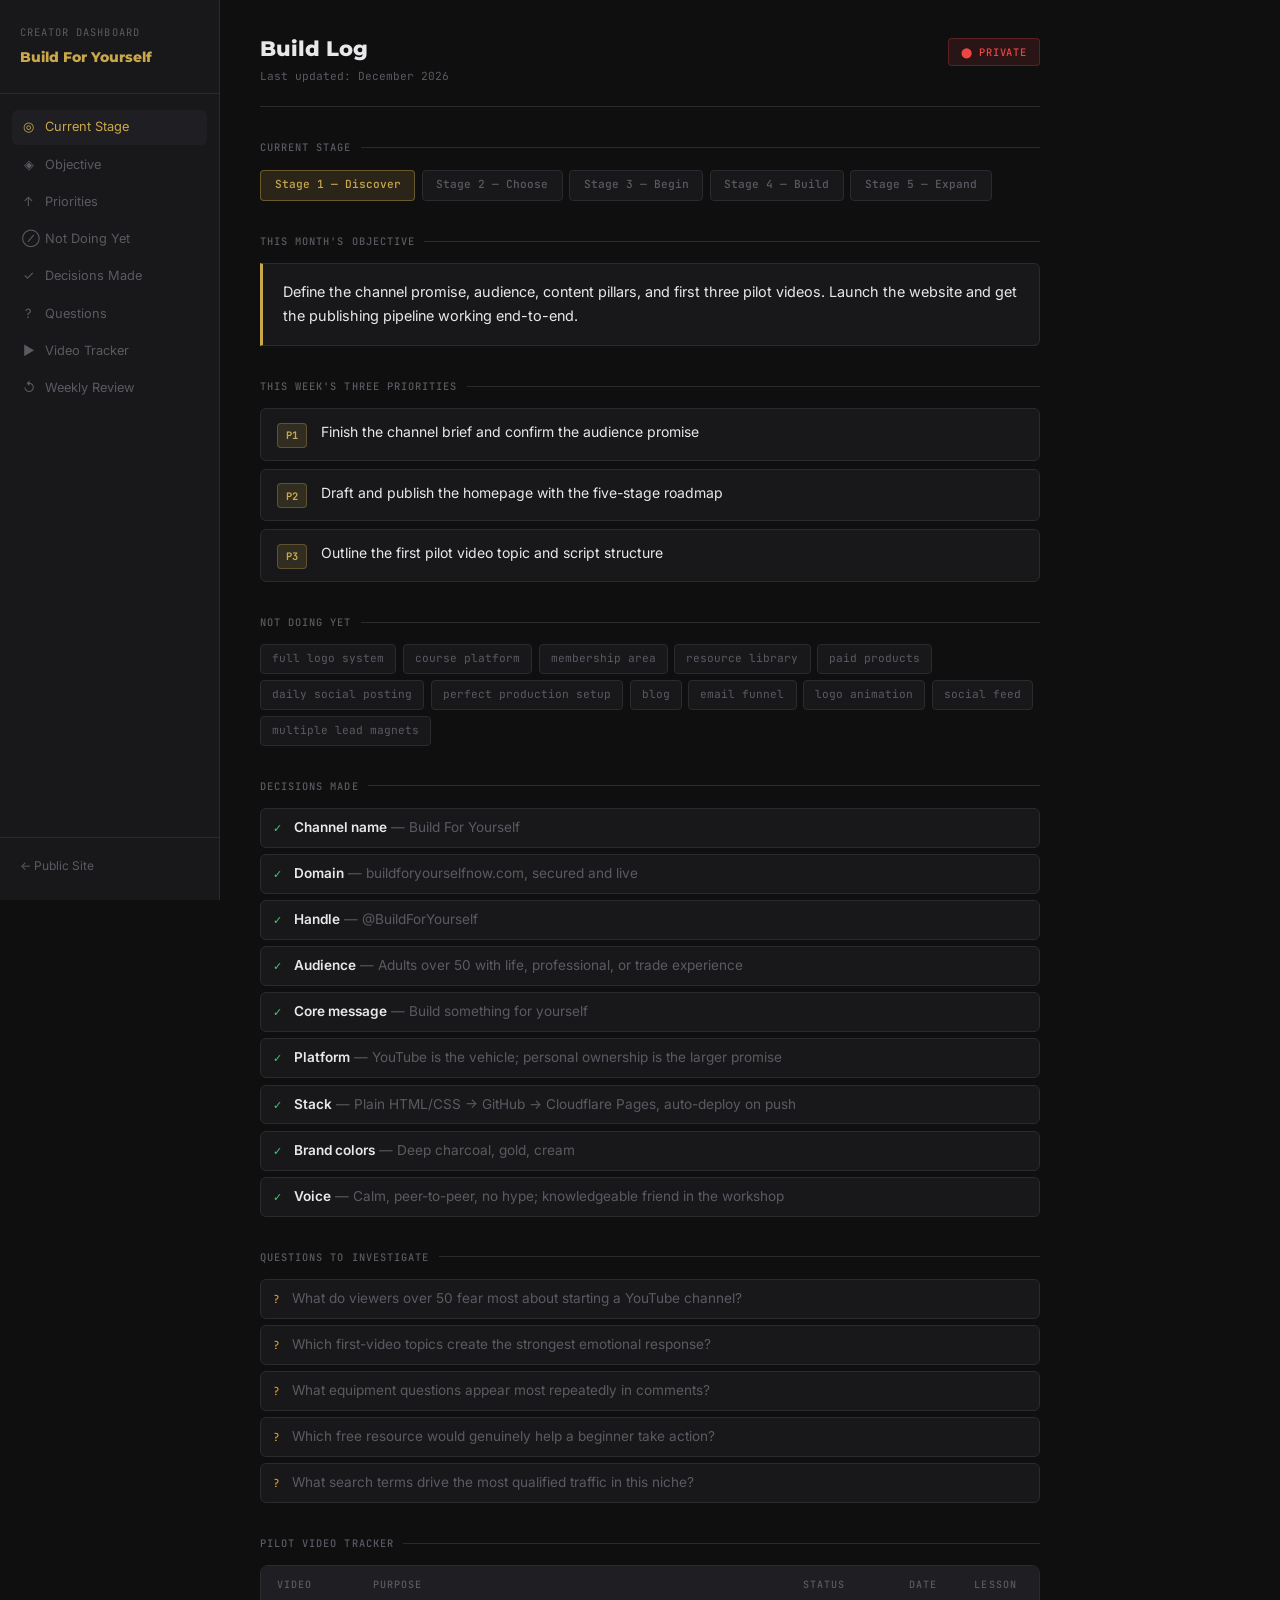
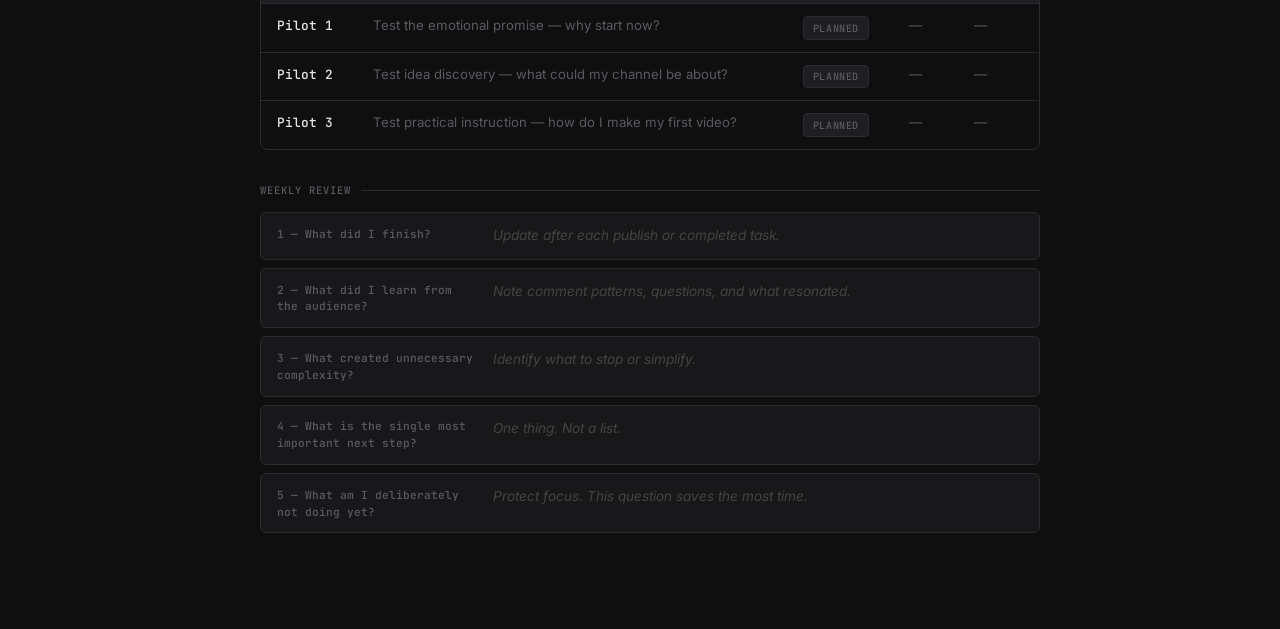
==== build-log.html @ 4ef738f6 "Add Build-Log" ====
<!DOCTYPE html>
<html lang="en">
<head>
  <meta charset="UTF-8" />
  <meta name="viewport" content="width=device-width, initial-scale=1.0" />
  <title>Build Log — Build For Yourself</title>
  <meta name="robots" content="noindex, nofollow" />
  <link rel="preconnect" href="https://fonts.googleapis.com" />
  <link rel="preconnect" href="https://fonts.gstatic.com" crossorigin />
  <link href="https://fonts.googleapis.com/css2?family=Montserrat:wght@600;700;800&family=Inter:wght@400;500;600&family=JetBrains+Mono:wght@400;500&display=swap" rel="stylesheet" />
  <style>
    *, *::before, *::after { box-sizing: border-box; margin: 0; padding: 0; }

    :root {
      --bg:        #0f0f10;
      --surface:   #18181b;
      --surface2:  #1f1f23;
      --border:    #2a2a2f;
      --gold:      #C9A84C;
      --gold-dim:  rgba(201,168,76,0.15);
      --white:     #e8e8ea;
      --muted:     #5a5a62;
      --green:     #3ecf6e;
      --green-dim: rgba(62,207,110,0.12);
      --amber:     #f5a623;
      --amber-dim: rgba(245,166,35,0.12);
      --red-dim:   rgba(239,68,68,0.12);
      --red:       #ef4444;
      --font-ui:   'Inter', sans-serif;
      --font-head: 'Montserrat', sans-serif;
      --font-mono: 'JetBrains Mono', monospace;
    }

    html { height: 100%; }

    body {
      font-family: var(--font-ui);
      background: var(--bg);
      color: var(--white);
      min-height: 100%;
      font-size: 0.875rem;
      line-height: 1.6;
    }

    a { color: var(--gold); text-decoration: none; }
    a:hover { text-decoration: underline; }

    /* ── LAYOUT ── */
    .shell {
      display: grid;
      grid-template-columns: 220px 1fr;
      min-height: 100vh;
    }

    /* ── SIDEBAR ── */
    .sidebar {
      background: var(--surface);
      border-right: 1px solid var(--border);
      padding: 1.5rem 0;
      position: sticky;
      top: 0;
      height: 100vh;
      overflow-y: auto;
      display: flex;
      flex-direction: column;
    }

    .sidebar-brand {
      padding: 0 1.25rem 1.5rem;
      border-bottom: 1px solid var(--border);
      margin-bottom: 1rem;
    }

    .sidebar-label {
      font-family: var(--font-mono);
      font-size: 0.65rem;
      color: var(--muted);
      letter-spacing: 0.1em;
      text-transform: uppercase;
      margin-bottom: 0.35rem;
    }

    .sidebar-title {
      font-family: var(--font-head);
      font-size: 0.9rem;
      font-weight: 800;
      color: var(--gold);
    }

    .sidebar-nav {
      list-style: none;
      padding: 0 0.75rem;
      flex: 1;
    }

    .sidebar-nav li { margin-bottom: 0.15rem; }

    .sidebar-nav a {
      display: flex;
      align-items: center;
      gap: 0.6rem;
      padding: 0.45rem 0.6rem;
      border-radius: 6px;
      font-size: 0.8rem;
      color: var(--muted);
      transition: color 0.15s, background 0.15s;
    }

    .sidebar-nav a:hover,
    .sidebar-nav a.active {
      color: var(--white);
      background: var(--surface2);
      text-decoration: none;
    }

    .sidebar-nav a.active { color: var(--gold); }

    .nav-icon { width: 14px; text-align: center; flex-shrink: 0; }

    .sidebar-footer {
      padding: 1rem 1.25rem 0;
      border-top: 1px solid var(--border);
      margin-top: auto;
    }

    .sidebar-footer a {
      font-size: 0.75rem;
      color: var(--muted);
    }

    /* ── MAIN ── */
    .main {
      padding: 2rem 2.5rem 4rem;
      max-width: 860px;
    }

    .page-header {
      display: flex;
      align-items: baseline;
      justify-content: space-between;
      margin-bottom: 2rem;
      padding-bottom: 1.25rem;
      border-bottom: 1px solid var(--border);
      gap: 1rem;
      flex-wrap: wrap;
    }

    .page-header-left h1 {
      font-family: var(--font-head);
      font-size: 1.3rem;
      font-weight: 800;
      color: var(--white);
      margin-bottom: 0.2rem;
    }

    .page-header-left p {
      font-family: var(--font-mono);
      font-size: 0.7rem;
      color: var(--muted);
    }

    .private-badge {
      font-family: var(--font-mono);
      font-size: 0.65rem;
      font-weight: 500;
      letter-spacing: 0.08em;
      text-transform: uppercase;
      padding: 0.3rem 0.75rem;
      border-radius: 4px;
      background: var(--red-dim);
      color: var(--red);
      border: 1px solid rgba(239,68,68,0.25);
      white-space: nowrap;
    }

    /* ── BLOCKS ── */
    .block {
      margin-bottom: 2rem;
    }

    .block-header {
      display: flex;
      align-items: center;
      gap: 0.6rem;
      margin-bottom: 0.85rem;
    }

    .block-label {
      font-family: var(--font-mono);
      font-size: 0.65rem;
      font-weight: 500;
      letter-spacing: 0.1em;
      text-transform: uppercase;
      color: var(--muted);
    }

    .block-rule {
      flex: 1;
      height: 1px;
      background: var(--border);
    }

    /* ── STAGE BAR ── */
    .stage-row {
      display: flex;
      gap: 0.4rem;
      flex-wrap: wrap;
    }

    .stage-pip {
      font-family: var(--font-mono);
      font-size: 0.7rem;
      font-weight: 500;
      padding: 0.35rem 0.85rem;
      border-radius: 4px;
      border: 1px solid var(--border);
      color: var(--muted);
      background: var(--surface);
    }

    .stage-pip.done {
      border-color: rgba(62,207,110,0.3);
      background: var(--green-dim);
      color: var(--green);
    }

    .stage-pip.active {
      border-color: rgba(201,168,76,0.4);
      background: var(--gold-dim);
      color: var(--gold);
    }

    /* ── OBJECTIVE ── */
    .objective {
      background: var(--surface);
      border: 1px solid var(--border);
      border-left: 3px solid var(--gold);
      border-radius: 0 6px 6px 0;
      padding: 1rem 1.25rem;
      font-size: 0.9rem;
      color: var(--white);
      line-height: 1.7;
    }

    /* ── PRIORITY LIST ── */
    .priority-list {
      display: flex;
      flex-direction: column;
      gap: 0.5rem;
    }

    .priority-item {
      display: flex;
      align-items: flex-start;
      gap: 0.85rem;
      background: var(--surface);
      border: 1px solid var(--border);
      border-radius: 6px;
      padding: 0.75rem 1rem;
    }

    .p-rank {
      font-family: var(--font-mono);
      font-size: 0.65rem;
      font-weight: 700;
      color: var(--gold);
      background: var(--gold-dim);
      border: 1px solid rgba(201,168,76,0.3);
      border-radius: 4px;
      padding: 0.2rem 0.5rem;
      flex-shrink: 0;
      margin-top: 0.1rem;
    }

    .priority-item p {
      font-size: 0.875rem;
      color: var(--white);
      line-height: 1.5;
    }

    /* ── TAGS ── */
    .tag-cloud {
      display: flex;
      flex-wrap: wrap;
      gap: 0.4rem;
    }

    .tag {
      font-family: var(--font-mono);
      font-size: 0.7rem;
      padding: 0.3rem 0.7rem;
      border-radius: 4px;
      background: var(--surface);
      color: var(--muted);
      border: 1px solid var(--border);
    }

    /* ── DECISIONS & QUESTIONS ── */
    .item-list {
      display: flex;
      flex-direction: column;
      gap: 0.4rem;
    }

    .item-row {
      display: grid;
      grid-template-columns: auto 1fr;
      gap: 0.75rem;
      align-items: baseline;
      padding: 0.5rem 0.75rem;
      border-radius: 6px;
      background: var(--surface);
      border: 1px solid var(--border);
      font-size: 0.85rem;
    }

    .item-row .glyph {
      font-family: var(--font-mono);
      font-size: 0.7rem;
      color: var(--muted);
      flex-shrink: 0;
    }

    .item-row.decision .glyph { color: var(--green); }
    .item-row.question .glyph { color: var(--amber); }

    .item-row strong {
      color: var(--white);
      font-weight: 600;
    }

    .item-row span {
      color: var(--muted);
    }

    /* ── TABLE ── */
    .table-wrap {
      border: 1px solid var(--border);
      border-radius: 8px;
      overflow: hidden;
    }

    table {
      width: 100%;
      border-collapse: collapse;
      font-size: 0.825rem;
    }

    thead {
      background: var(--surface2);
    }

    thead th {
      font-family: var(--font-mono);
      font-size: 0.63rem;
      font-weight: 500;
      letter-spacing: 0.1em;
      text-transform: uppercase;
      color: var(--muted);
      padding: 0.65rem 1rem;
      text-align: left;
      white-space: nowrap;
      border-bottom: 1px solid var(--border);
    }

    tbody tr { border-top: 1px solid var(--border); }
    tbody tr:hover { background: var(--surface); }
    tbody tr:first-child { border-top: none; }

    tbody td {
      padding: 0.75rem 1rem;
      color: var(--muted);
      vertical-align: top;
      line-height: 1.5;
    }

    tbody td:first-child {
      font-family: var(--font-mono);
      font-size: 0.8rem;
      color: var(--white);
      font-weight: 500;
      white-space: nowrap;
    }

    .pill {
      display: inline-block;
      font-family: var(--font-mono);
      font-size: 0.63rem;
      font-weight: 500;
      letter-spacing: 0.06em;
      text-transform: uppercase;
      padding: 0.2rem 0.55rem;
      border-radius: 4px;
    }

    .pill-planned  { background: var(--surface2);   color: var(--muted); border: 1px solid var(--border); }
    .pill-recorded { background: var(--amber-dim);   color: var(--amber); border: 1px solid rgba(245,166,35,0.25); }
    .pill-live     { background: var(--green-dim);   color: var(--green); border: 1px solid rgba(62,207,110,0.25); }

    /* ── REVIEW ── */
    .review-grid {
      display: flex;
      flex-direction: column;
      gap: 0.5rem;
    }

    .review-item {
      display: grid;
      grid-template-columns: 200px 1fr;
      gap: 1rem;
      align-items: start;
      background: var(--surface);
      border: 1px solid var(--border);
      border-radius: 6px;
      padding: 0.75rem 1rem;
    }

    .review-q {
      font-family: var(--font-mono);
      font-size: 0.7rem;
      font-weight: 500;
      color: var(--muted);
      line-height: 1.5;
      padding-top: 0.05rem;
    }

    .review-a {
      font-size: 0.85rem;
      color: #444;
      font-style: italic;
    }

    /* ── RESPONSIVE ── */
    @media (max-width: 700px) {
      .shell { grid-template-columns: 1fr; }
      .sidebar { position: static; height: auto; }
      .main { padding: 1.5rem 1.25rem 3rem; }
      .review-item { grid-template-columns: 1fr; gap: 0.3rem; }
    }
  </style>
</head>
<body>
<div class="shell">

  <!-- ░░ SIDEBAR ░░ -->
  <aside class="sidebar">
    <div class="sidebar-brand">
      <p class="sidebar-label">Creator Dashboard</p>
      <p class="sidebar-title">Build For Yourself</p>
    </div>
    <ul class="sidebar-nav">
      <li><a href="#stage" class="active"><span class="nav-icon">◎</span> Current Stage</a></li>
      <li><a href="#objective"><span class="nav-icon">◈</span> Objective</a></li>
      <li><a href="#priorities"><span class="nav-icon">↑</span> Priorities</a></li>
      <li><a href="#not-doing"><span class="nav-icon">⊘</span> Not Doing Yet</a></li>
      <li><a href="#decisions"><span class="nav-icon">✓</span> Decisions Made</a></li>
      <li><a href="#questions"><span class="nav-icon">?</span> Questions</a></li>
      <li><a href="#videos"><span class="nav-icon">▶</span> Video Tracker</a></li>
      <li><a href="#review"><span class="nav-icon">↺</span> Weekly Review</a></li>
    </ul>
    <div class="sidebar-footer">
      <a href="/">← Public Site</a>
    </div>
  </aside>

  <!-- ░░ MAIN ░░ -->
  <main class="main">

    <div class="page-header">
      <div class="page-header-left">
        <h1>Build Log</h1>
        <p>Last updated: <span id="last-updated"></span></p>
      </div>
      <span class="private-badge">⬤ Private</span>
    </div>

    <!-- STAGE -->
    <div class="block" id="stage">
      <div class="block-header">
        <span class="block-label">Current Stage</span>
        <div class="block-rule"></div>
      </div>
      <div class="stage-row">
        <div class="stage-pip active">Stage 1 — Discover</div>
        <div class="stage-pip">Stage 2 — Choose</div>
        <div class="stage-pip">Stage 3 — Begin</div>
        <div class="stage-pip">Stage 4 — Build</div>
        <div class="stage-pip">Stage 5 — Expand</div>
      </div>
    </div>

    <!-- OBJECTIVE -->
    <div class="block" id="objective">
      <div class="block-header">
        <span class="block-label">This Month's Objective</span>
        <div class="block-rule"></div>
      </div>
      <div class="objective">
        Define the channel promise, audience, content pillars, and first three pilot videos. Launch the website and get the publishing pipeline working end-to-end.
      </div>
    </div>

    <!-- PRIORITIES -->
    <div class="block" id="priorities">
      <div class="block-header">
        <span class="block-label">This Week's Three Priorities</span>
        <div class="block-rule"></div>
      </div>
      <div class="priority-list">
        <div class="priority-item">
          <span class="p-rank">P1</span>
          <p>Finish the channel brief and confirm the audience promise</p>
        </div>
        <div class="priority-item">
          <span class="p-rank">P2</span>
          <p>Draft and publish the homepage with the five-stage roadmap</p>
        </div>
        <div class="priority-item">
          <span class="p-rank">P3</span>
          <p>Outline the first pilot video topic and script structure</p>
        </div>
      </div>
    </div>

    <!-- NOT DOING YET -->
    <div class="block" id="not-doing">
      <div class="block-header">
        <span class="block-label">Not Doing Yet</span>
        <div class="block-rule"></div>
      </div>
      <div class="tag-cloud">
        <span class="tag">full logo system</span>
        <span class="tag">course platform</span>
        <span class="tag">membership area</span>
        <span class="tag">resource library</span>
        <span class="tag">paid products</span>
        <span class="tag">daily social posting</span>
        <span class="tag">perfect production setup</span>
        <span class="tag">blog</span>
        <span class="tag">email funnel</span>
        <span class="tag">logo animation</span>
        <span class="tag">social feed</span>
        <span class="tag">multiple lead magnets</span>
      </div>
    </div>

    <!-- DECISIONS -->
    <div class="block" id="decisions">
      <div class="block-header">
        <span class="block-label">Decisions Made</span>
        <div class="block-rule"></div>
      </div>
      <div class="item-list">
        <div class="item-row decision"><span class="glyph">✓</span><div><strong>Channel name</strong> <span>— Build For Yourself</span></div></div>
        <div class="item-row decision"><span class="glyph">✓</span><div><strong>Domain</strong> <span>— buildforyourselfnow.com, secured and live</span></div></div>
        <div class="item-row decision"><span class="glyph">✓</span><div><strong>Handle</strong> <span>— @BuildForYourself</span></div></div>
        <div class="item-row decision"><span class="glyph">✓</span><div><strong>Audience</strong> <span>— Adults over 50 with life, professional, or trade experience</span></div></div>
        <div class="item-row decision"><span class="glyph">✓</span><div><strong>Core message</strong> <span>— Build something for yourself</span></div></div>
        <div class="item-row decision"><span class="glyph">✓</span><div><strong>Platform</strong> <span>— YouTube is the vehicle; personal ownership is the larger promise</span></div></div>
        <div class="item-row decision"><span class="glyph">✓</span><div><strong>Stack</strong> <span>— Plain HTML/CSS → GitHub → Cloudflare Pages, auto-deploy on push</span></div></div>
        <div class="item-row decision"><span class="glyph">✓</span><div><strong>Brand colors</strong> <span>— Deep charcoal, gold, cream</span></div></div>
        <div class="item-row decision"><span class="glyph">✓</span><div><strong>Voice</strong> <span>— Calm, peer-to-peer, no hype; knowledgeable friend in the workshop</span></div></div>
      </div>
    </div>

    <!-- QUESTIONS -->
    <div class="block" id="questions">
      <div class="block-header">
        <span class="block-label">Questions to Investigate</span>
        <div class="block-rule"></div>
      </div>
      <div class="item-list">
        <div class="item-row question"><span class="glyph">?</span><span>What do viewers over 50 fear most about starting a YouTube channel?</span></div>
        <div class="item-row question"><span class="glyph">?</span><span>Which first-video topics create the strongest emotional response?</span></div>
        <div class="item-row question"><span class="glyph">?</span><span>What equipment questions appear most repeatedly in comments?</span></div>
        <div class="item-row question"><span class="glyph">?</span><span>Which free resource would genuinely help a beginner take action?</span></div>
        <div class="item-row question"><span class="glyph">?</span><span>What search terms drive the most qualified traffic in this niche?</span></div>
      </div>
    </div>

    <!-- VIDEO TRACKER -->
    <div class="block" id="videos">
      <div class="block-header">
        <span class="block-label">Pilot Video Tracker</span>
        <div class="block-rule"></div>
      </div>
      <div class="table-wrap">
        <table>
          <thead>
            <tr>
              <th>Video</th>
              <th>Purpose</th>
              <th>Status</th>
              <th>Date</th>
              <th>Lesson</th>
            </tr>
          </thead>
          <tbody>
            <tr>
              <td>Pilot 1</td>
              <td>Test the emotional promise — why start now?</td>
              <td><span class="pill pill-planned">Planned</span></td>
              <td>—</td>
              <td>—</td>
            </tr>
            <tr>
              <td>Pilot 2</td>
              <td>Test idea discovery — what could my channel be about?</td>
              <td><span class="pill pill-planned">Planned</span></td>
              <td>—</td>
              <td>—</td>
            </tr>
            <tr>
              <td>Pilot 3</td>
              <td>Test practical instruction — how do I make my first video?</td>
              <td><span class="pill pill-planned">Planned</span></td>
              <td>—</td>
              <td>—</td>
            </tr>
          </tbody>
        </table>
      </div>
    </div>

    <!-- WEEKLY REVIEW -->
    <div class="block" id="review">
      <div class="block-header">
        <span class="block-label">Weekly Review</span>
        <div class="block-rule"></div>
      </div>
      <div class="review-grid">
        <div class="review-item">
          <p class="review-q">1 — What did I finish?</p>
          <p class="review-a">Update after each publish or completed task.</p>
        </div>
        <div class="review-item">
          <p class="review-q">2 — What did I learn from the audience?</p>
          <p class="review-a">Note comment patterns, questions, and what resonated.</p>
        </div>
        <div class="review-item">
          <p class="review-q">3 — What created unnecessary complexity?</p>
          <p class="review-a">Identify what to stop or simplify.</p>
        </div>
        <div class="review-item">
          <p class="review-q">4 — What is the single most important next step?</p>
          <p class="review-a">One thing. Not a list.</p>
        </div>
        <div class="review-item">
          <p class="review-q">5 — What am I deliberately not doing yet?</p>
          <p class="review-a">Protect focus. This question saves the most time.</p>
        </div>
      </div>
    </div>

  </main>
</div>

<script>
  const d = new Date();
  document.getElementById('last-updated').textContent =
    d.toLocaleDateString('en-US', { month: 'long', year: 'numeric' });
</script>
</body>
</html>
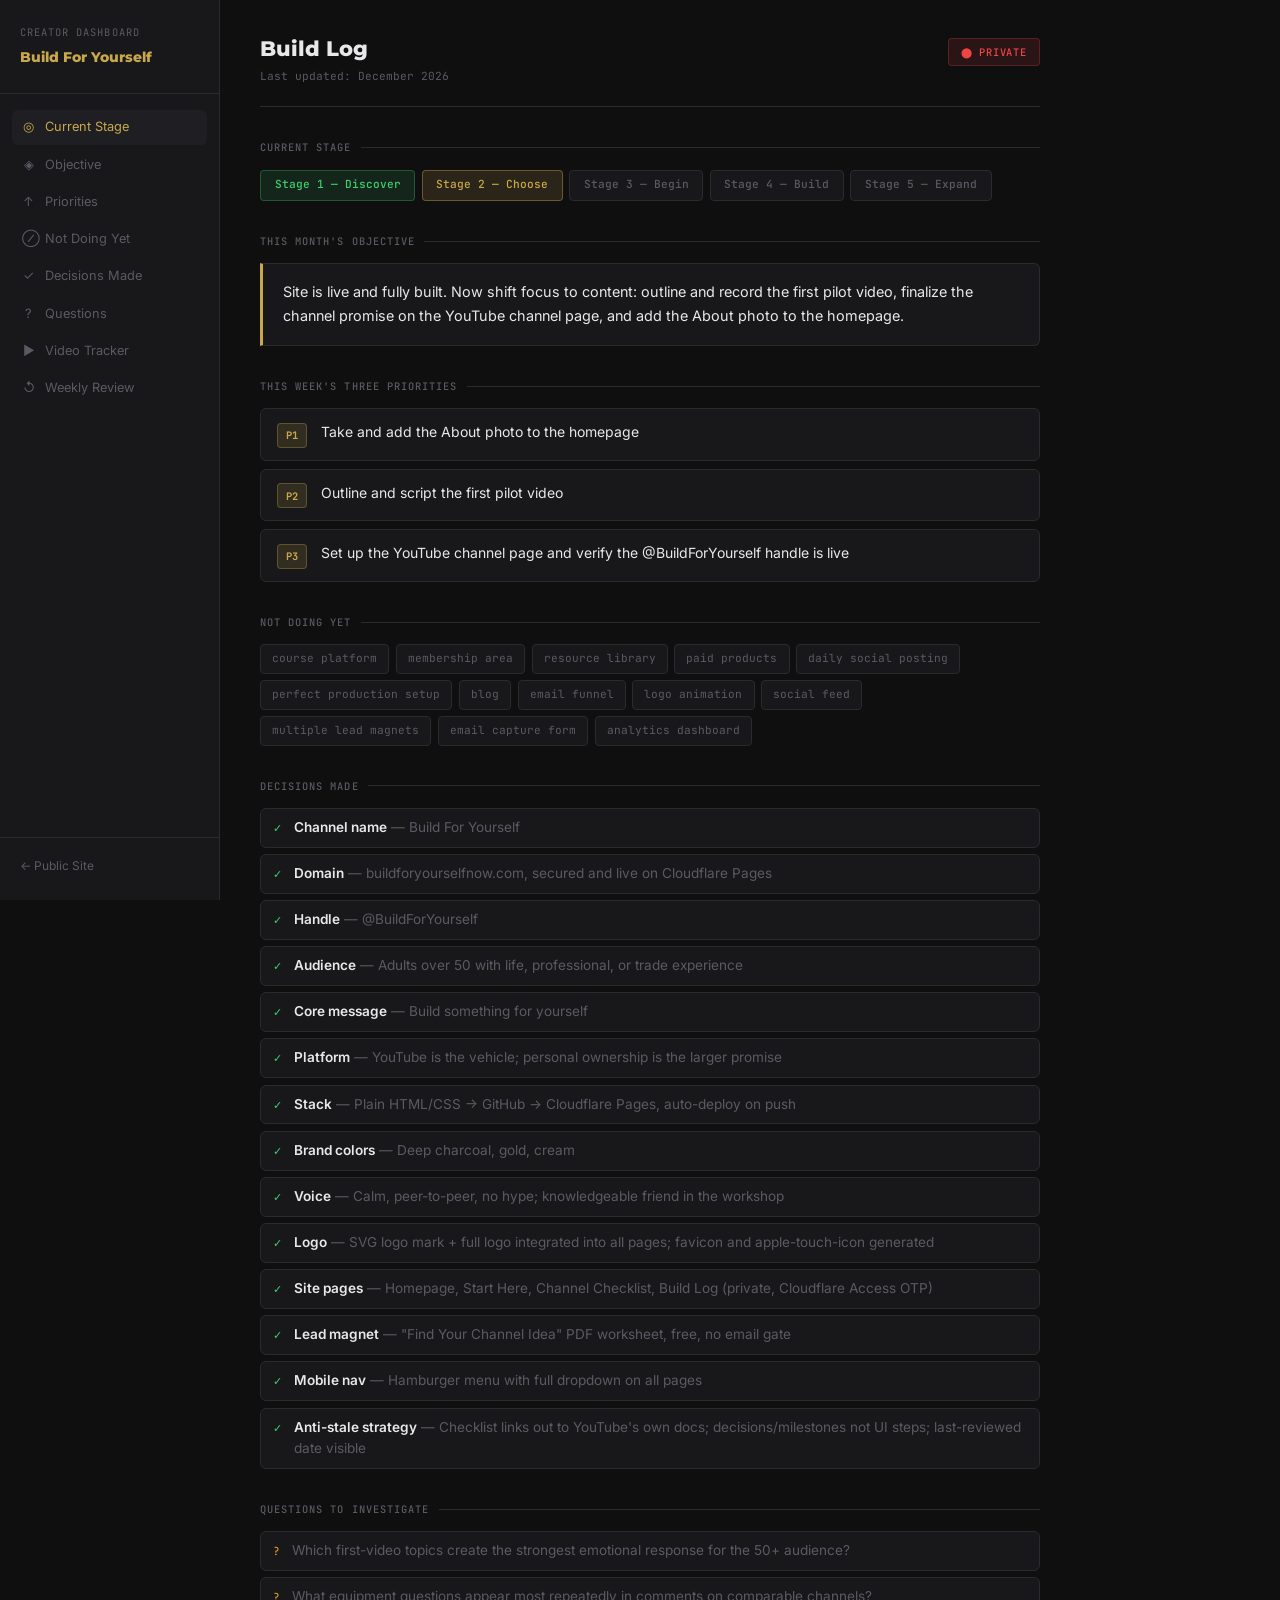
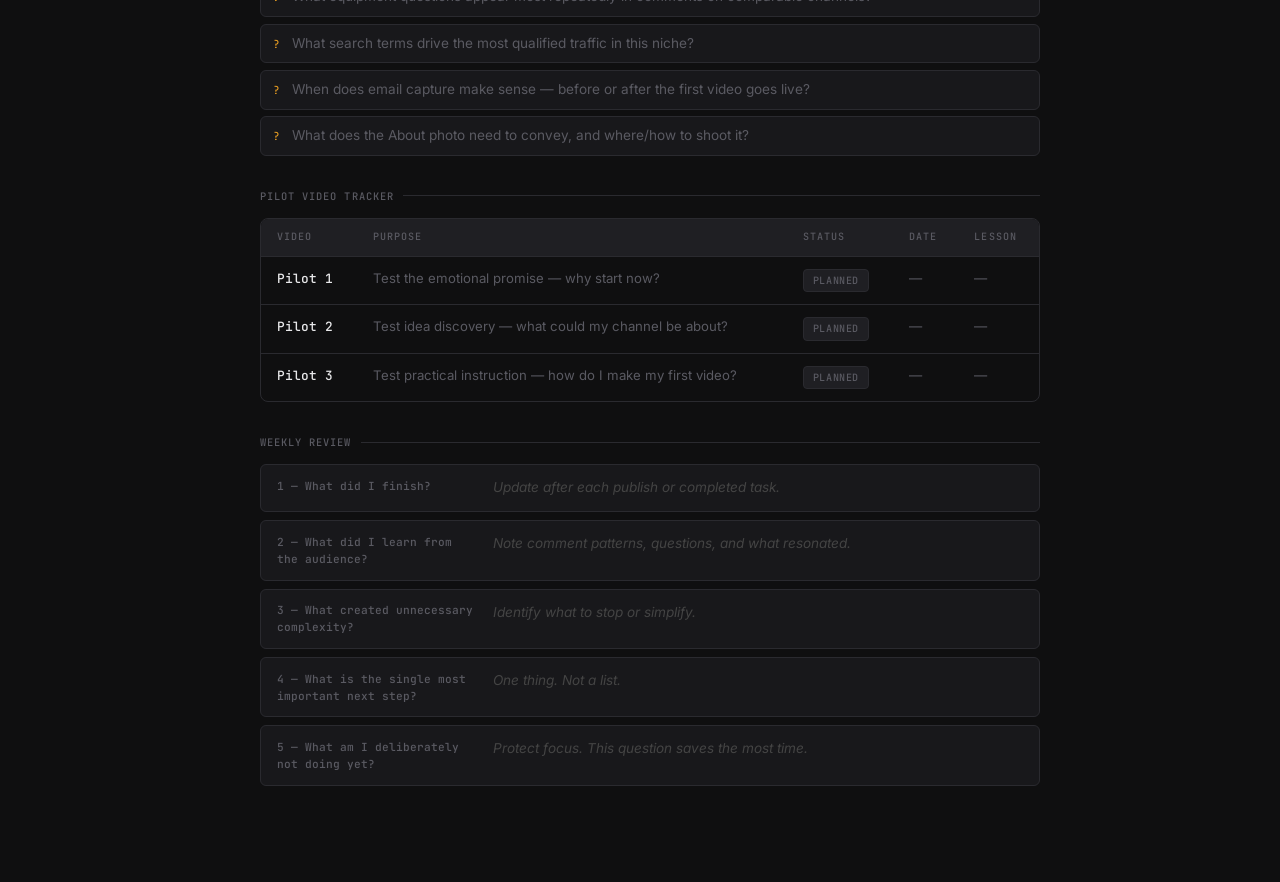
==== commit 964deb3e: "Updated build-log" ====
--- a/build-log.html
+++ b/build-log.html
@@ -438,6 +438,9 @@
       .review-item { grid-template-columns: 1fr; gap: 0.3rem; }
     }
   </style>
+  <link rel="icon" href="/favicon.svg" type="image/svg+xml" />
+  <link rel="icon" href="/favicon.ico" sizes="any" />
+  <link rel="apple-touch-icon" href="/apple-touch-icon.png" />
 </head>
 <body>
 <div class="shell">
@@ -481,8 +484,8 @@
         <div class="block-rule"></div>
       </div>
       <div class="stage-row">
-        <div class="stage-pip active">Stage 1 — Discover</div>
-        <div class="stage-pip">Stage 2 — Choose</div>
+        <div class="stage-pip done">Stage 1 — Discover</div>
+        <div class="stage-pip active">Stage 2 — Choose</div>
         <div class="stage-pip">Stage 3 — Begin</div>
         <div class="stage-pip">Stage 4 — Build</div>
         <div class="stage-pip">Stage 5 — Expand</div>
@@ -496,7 +499,7 @@
         <div class="block-rule"></div>
       </div>
       <div class="objective">
-        Define the channel promise, audience, content pillars, and first three pilot videos. Launch the website and get the publishing pipeline working end-to-end.
+        Site is live and fully built. Now shift focus to content: outline and record the first pilot video, finalize the channel promise on the YouTube channel page, and add the About photo to the homepage.
       </div>
     </div>
 
@@ -509,15 +512,15 @@
       <div class="priority-list">
         <div class="priority-item">
           <span class="p-rank">P1</span>
-          <p>Finish the channel brief and confirm the audience promise</p>
+          <p>Take and add the About photo to the homepage</p>
         </div>
         <div class="priority-item">
           <span class="p-rank">P2</span>
-          <p>Draft and publish the homepage with the five-stage roadmap</p>
+          <p>Outline and script the first pilot video</p>
         </div>
         <div class="priority-item">
           <span class="p-rank">P3</span>
-          <p>Outline the first pilot video topic and script structure</p>
+          <p>Set up the YouTube channel page and verify the @BuildForYourself handle is live</p>
         </div>
       </div>
     </div>
@@ -529,7 +532,6 @@
         <div class="block-rule"></div>
       </div>
       <div class="tag-cloud">
-        <span class="tag">full logo system</span>
         <span class="tag">course platform</span>
         <span class="tag">membership area</span>
         <span class="tag">resource library</span>
@@ -541,6 +543,8 @@
         <span class="tag">logo animation</span>
         <span class="tag">social feed</span>
         <span class="tag">multiple lead magnets</span>
+        <span class="tag">email capture form</span>
+        <span class="tag">analytics dashboard</span>
       </div>
     </div>
 
@@ -552,7 +556,7 @@
       </div>
       <div class="item-list">
         <div class="item-row decision"><span class="glyph">✓</span><div><strong>Channel name</strong> <span>— Build For Yourself</span></div></div>
-        <div class="item-row decision"><span class="glyph">✓</span><div><strong>Domain</strong> <span>— buildforyourselfnow.com, secured and live</span></div></div>
+        <div class="item-row decision"><span class="glyph">✓</span><div><strong>Domain</strong> <span>— buildforyourselfnow.com, secured and live on Cloudflare Pages</span></div></div>
         <div class="item-row decision"><span class="glyph">✓</span><div><strong>Handle</strong> <span>— @BuildForYourself</span></div></div>
         <div class="item-row decision"><span class="glyph">✓</span><div><strong>Audience</strong> <span>— Adults over 50 with life, professional, or trade experience</span></div></div>
         <div class="item-row decision"><span class="glyph">✓</span><div><strong>Core message</strong> <span>— Build something for yourself</span></div></div>
@@ -560,6 +564,11 @@
         <div class="item-row decision"><span class="glyph">✓</span><div><strong>Stack</strong> <span>— Plain HTML/CSS → GitHub → Cloudflare Pages, auto-deploy on push</span></div></div>
         <div class="item-row decision"><span class="glyph">✓</span><div><strong>Brand colors</strong> <span>— Deep charcoal, gold, cream</span></div></div>
         <div class="item-row decision"><span class="glyph">✓</span><div><strong>Voice</strong> <span>— Calm, peer-to-peer, no hype; knowledgeable friend in the workshop</span></div></div>
+        <div class="item-row decision"><span class="glyph">✓</span><div><strong>Logo</strong> <span>— SVG logo mark + full logo integrated into all pages; favicon and apple-touch-icon generated</span></div></div>
+        <div class="item-row decision"><span class="glyph">✓</span><div><strong>Site pages</strong> <span>— Homepage, Start Here, Channel Checklist, Build Log (private, Cloudflare Access OTP)</span></div></div>
+        <div class="item-row decision"><span class="glyph">✓</span><div><strong>Lead magnet</strong> <span>— "Find Your Channel Idea" PDF worksheet, free, no email gate</span></div></div>
+        <div class="item-row decision"><span class="glyph">✓</span><div><strong>Mobile nav</strong> <span>— Hamburger menu with full dropdown on all pages</span></div></div>
+        <div class="item-row decision"><span class="glyph">✓</span><div><strong>Anti-stale strategy</strong> <span>— Checklist links out to YouTube's own docs; decisions/milestones not UI steps; last-reviewed date visible</span></div></div>
       </div>
     </div>
 
@@ -570,11 +579,11 @@
         <div class="block-rule"></div>
       </div>
       <div class="item-list">
-        <div class="item-row question"><span class="glyph">?</span><span>What do viewers over 50 fear most about starting a YouTube channel?</span></div>
-        <div class="item-row question"><span class="glyph">?</span><span>Which first-video topics create the strongest emotional response?</span></div>
-        <div class="item-row question"><span class="glyph">?</span><span>What equipment questions appear most repeatedly in comments?</span></div>
-        <div class="item-row question"><span class="glyph">?</span><span>Which free resource would genuinely help a beginner take action?</span></div>
+        <div class="item-row question"><span class="glyph">?</span><span>Which first-video topics create the strongest emotional response for the 50+ audience?</span></div>
+        <div class="item-row question"><span class="glyph">?</span><span>What equipment questions appear most repeatedly in comments on comparable channels?</span></div>
         <div class="item-row question"><span class="glyph">?</span><span>What search terms drive the most qualified traffic in this niche?</span></div>
+        <div class="item-row question"><span class="glyph">?</span><span>When does email capture make sense — before or after the first video goes live?</span></div>
+        <div class="item-row question"><span class="glyph">?</span><span>What does the About photo need to convey, and where/how to shoot it?</span></div>
       </div>
     </div>
 
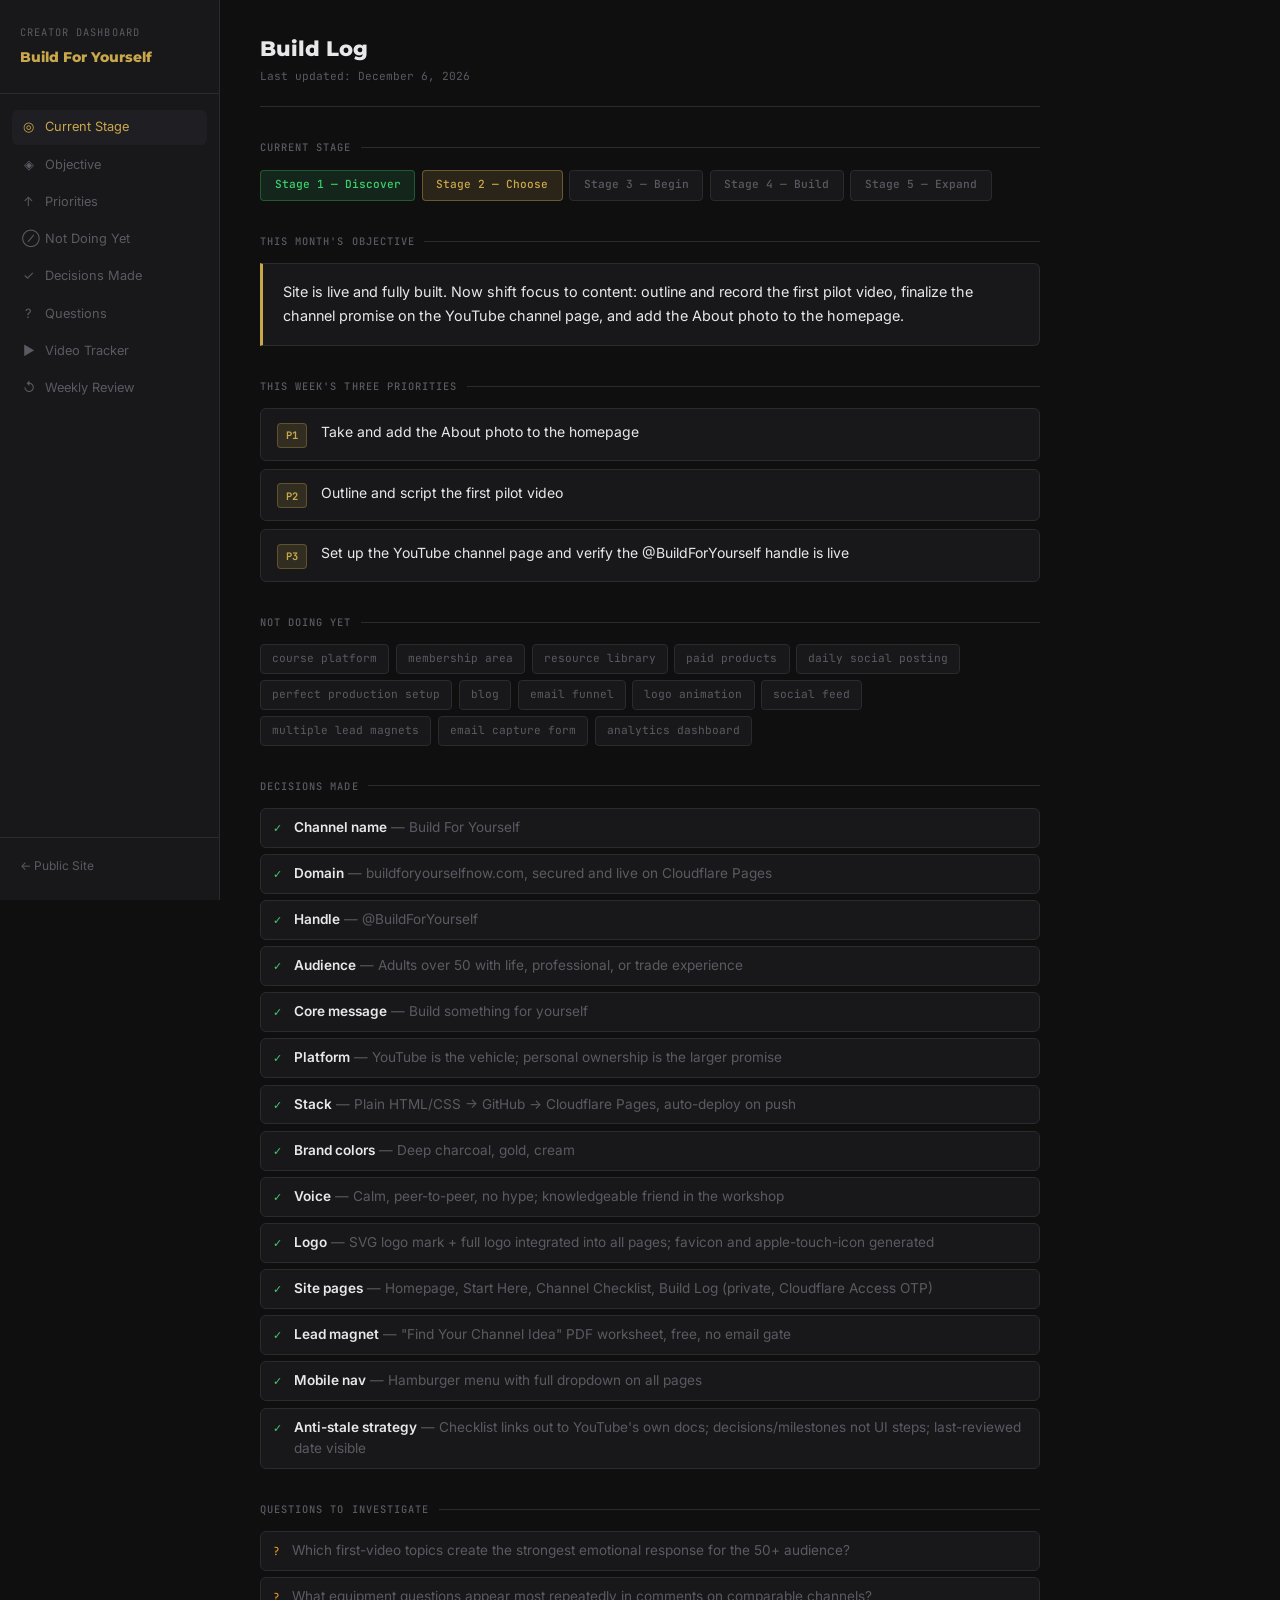
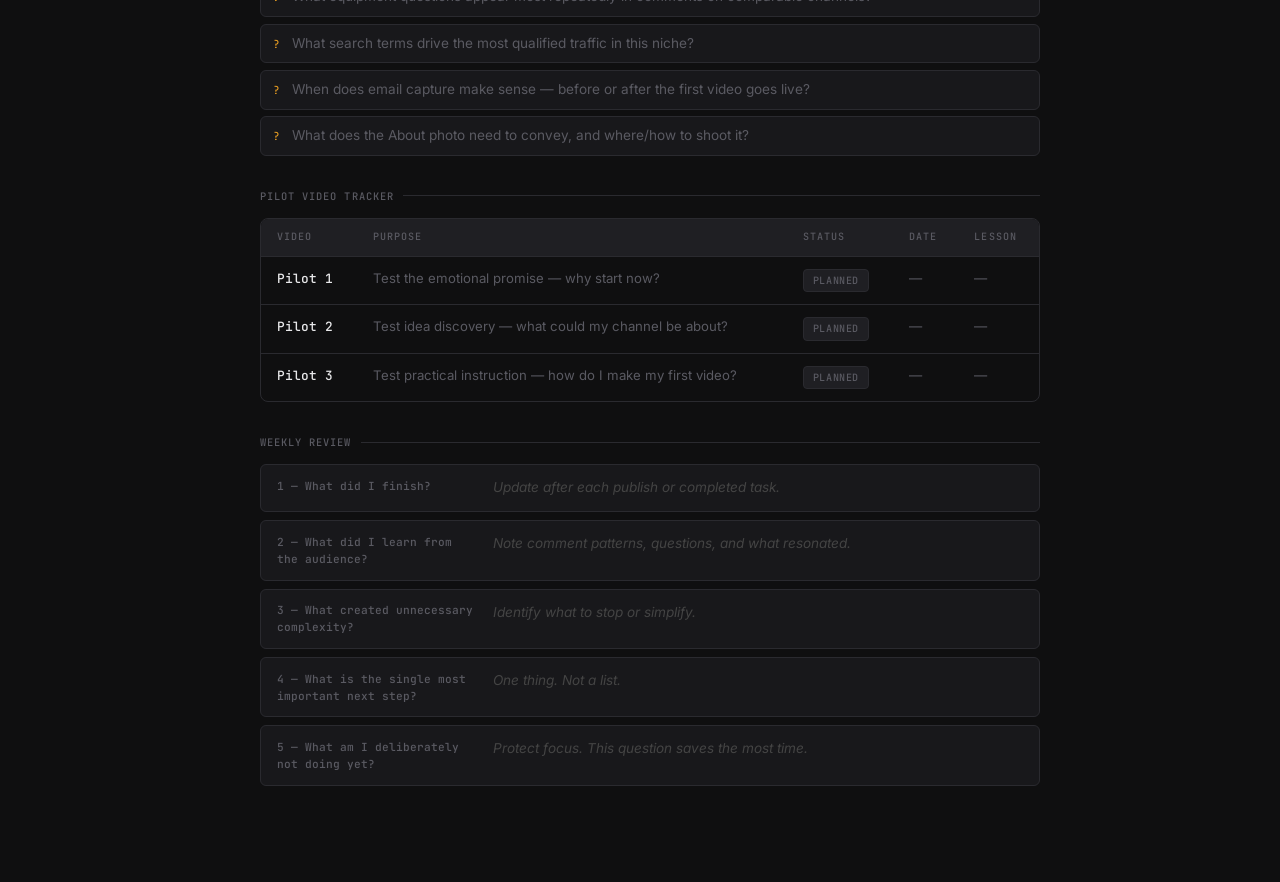
==== commit e1735cf7: "Updated strategy pages" ====
--- a/build-log.html
+++ b/build-log.html
@@ -3,8 +3,7 @@
 <head>
   <meta charset="UTF-8" />
   <meta name="viewport" content="width=device-width, initial-scale=1.0" />
-  <title>Build Log — Build For Yourself</title>
-  <meta name="robots" content="noindex, nofollow" />
+  <title>Build Log — Build For Yourself Now</title>
   <link rel="preconnect" href="https://fonts.googleapis.com" />
   <link rel="preconnect" href="https://fonts.gstatic.com" crossorigin />
   <link href="https://fonts.googleapis.com/css2?family=Montserrat:wght@600;700;800&family=Inter:wght@400;500;600&family=JetBrains+Mono:wght@400;500&display=swap" rel="stylesheet" />
@@ -474,7 +473,6 @@
         <h1>Build Log</h1>
         <p>Last updated: <span id="last-updated"></span></p>
       </div>
-      <span class="private-badge">⬤ Private</span>
     </div>
 
     <!-- STAGE -->
@@ -667,7 +665,7 @@
 <script>
   const d = new Date();
   document.getElementById('last-updated').textContent =
-    d.toLocaleDateString('en-US', { month: 'long', year: 'numeric' });
+    d.toLocaleDateString('en-US', { month: 'long', day: 'numeric', year: 'numeric' });
 </script>
 </body>
 </html>
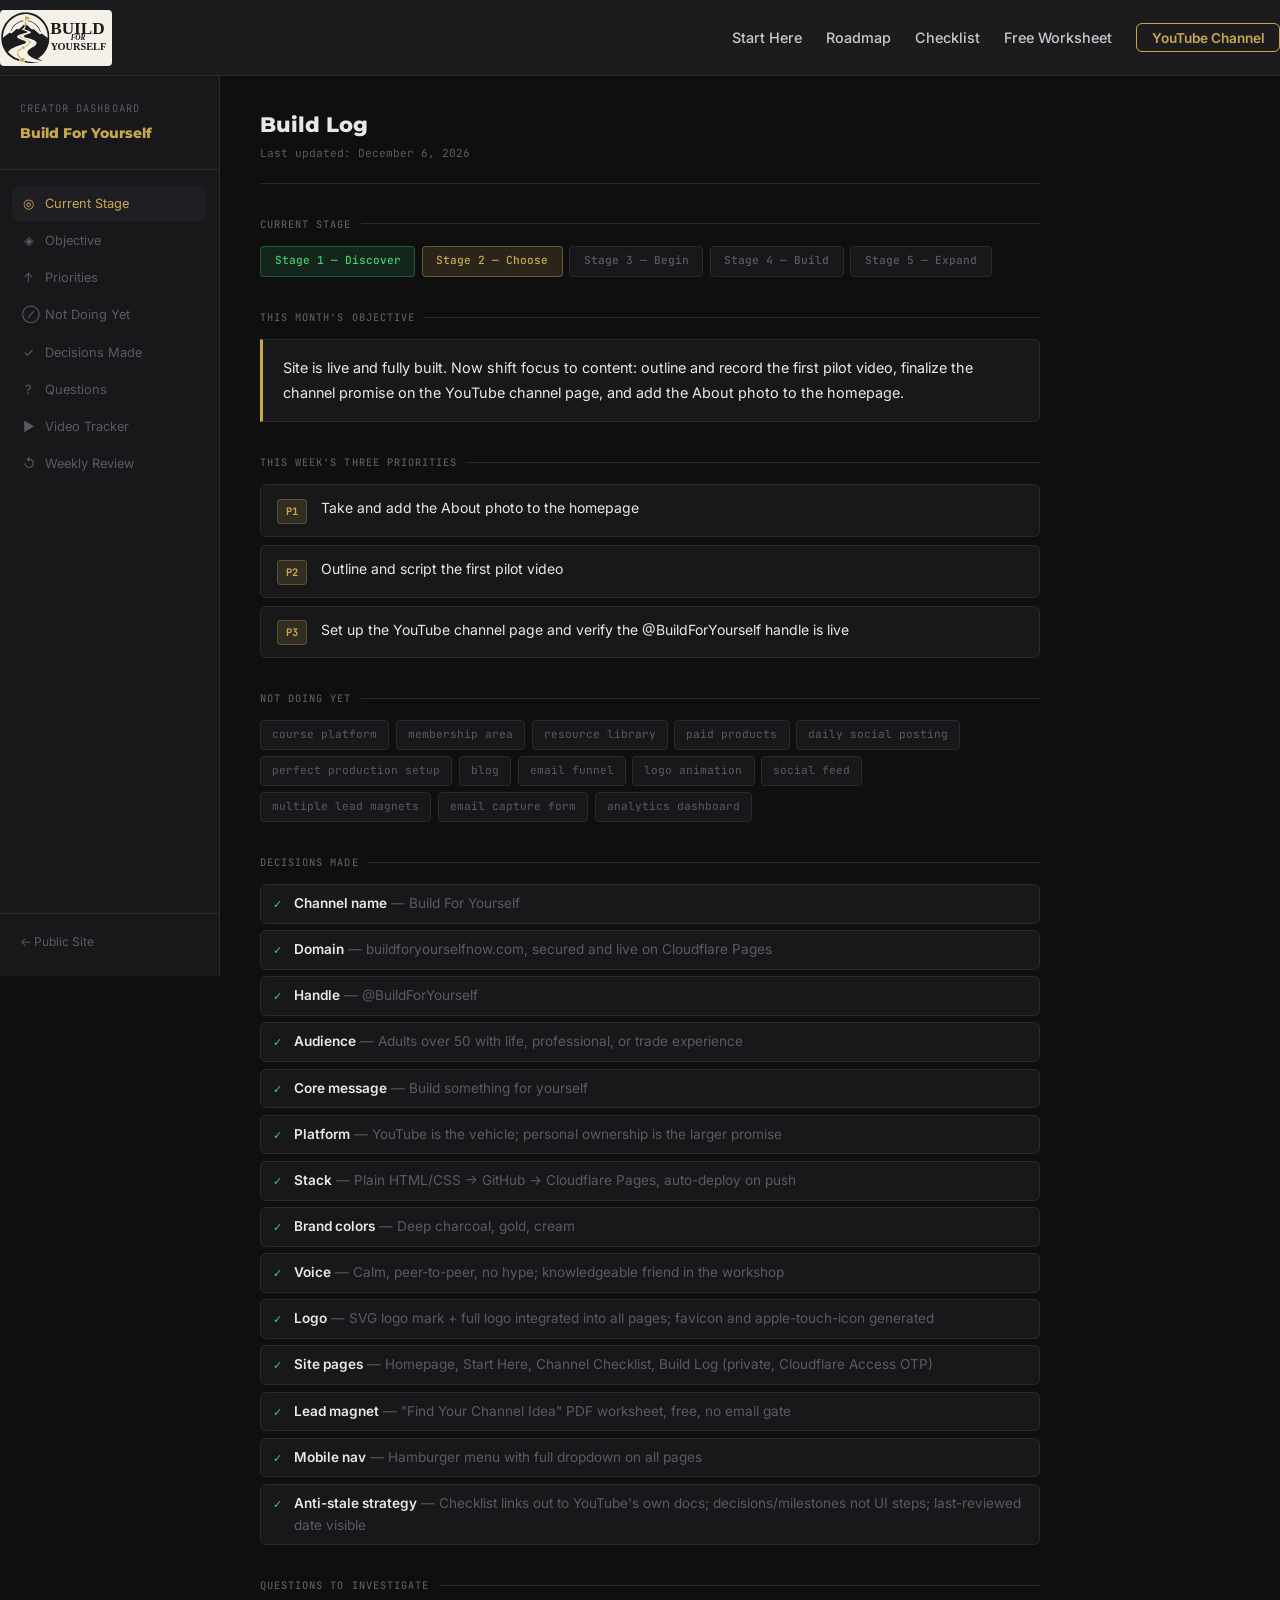
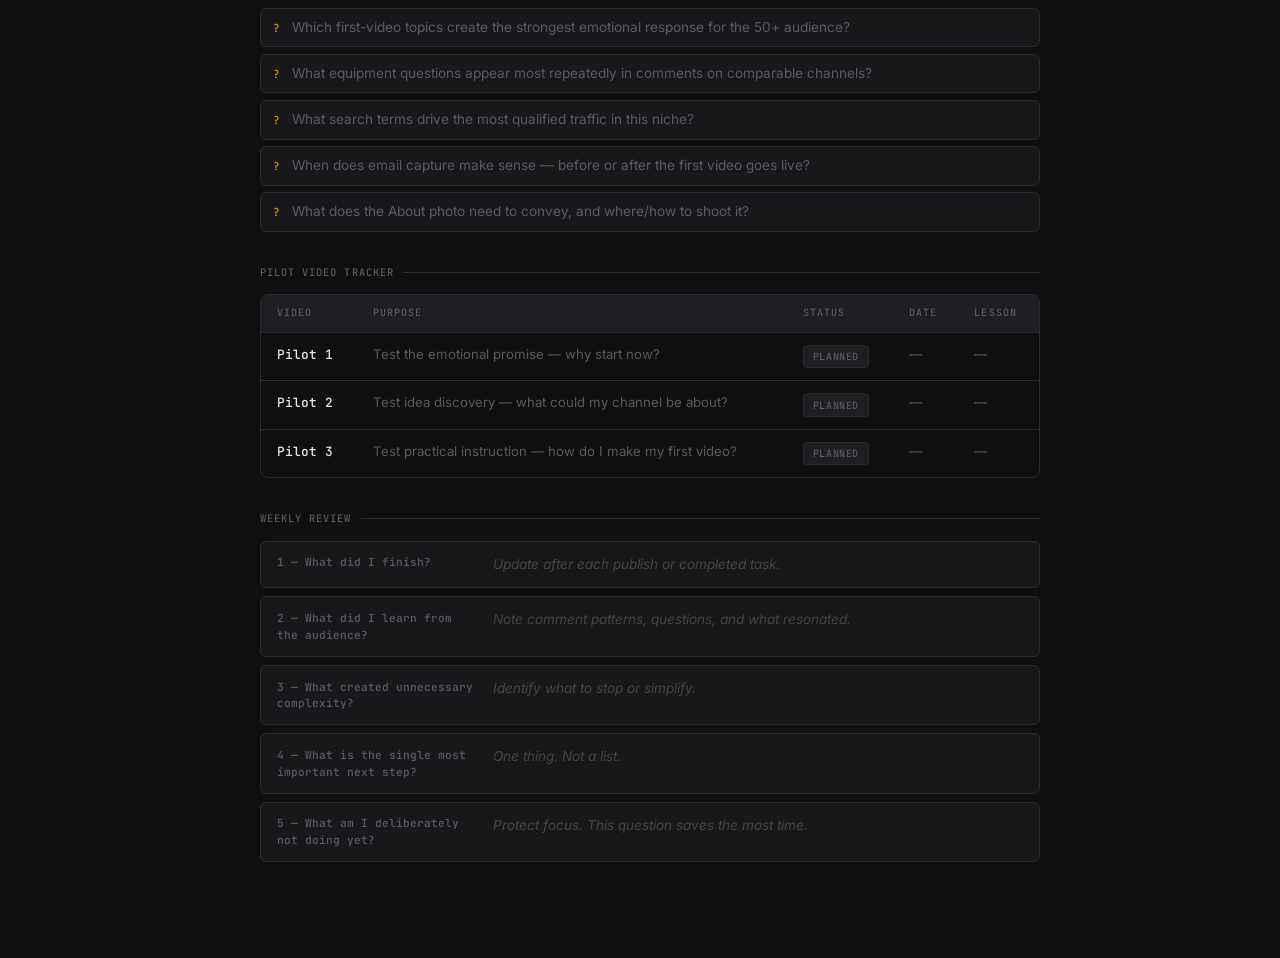
==== commit 72232526: "Standardize nav across all pages, make build-log public" ====
--- a/build-log.html
+++ b/build-log.html
@@ -442,6 +442,22 @@
   <link rel="apple-touch-icon" href="/apple-touch-icon.png" />
 </head>
 <body>
+  <!-- ░░ SITE NAV ░░ -->
+  <header class="site-header" style="background:#1C1C1E; border-bottom:1px solid #2a2a2f; position:sticky; top:0; z-index:200;">
+    <nav class="nav container" style="display:flex; align-items:center; justify-content:space-between; padding-top:0.6rem; padding-bottom:0.6rem; gap:1rem;">
+      <a href="/" style="display:flex; align-items:center; text-decoration:none; flex-shrink:0;">
+        <img src="/buildforyourselfnow-logo.svg" alt="Build For Yourself" style="height:56px; width:auto; border-radius:4px;" />
+      </a>
+      <ul class="nav-links" style="display:flex; align-items:center; gap:1.5rem; list-style:none; flex-wrap:wrap;">
+        <li><a href="/start-here.html" style="color:#c8c8cc; font-size:0.9rem; font-weight:500; text-decoration:none;">Start Here</a></li>
+        <li><a href="/#roadmap" style="color:#c8c8cc; font-size:0.9rem; font-weight:500; text-decoration:none;">Roadmap</a></li>
+        <li><a href="/channel-checklist.html" style="color:#c8c8cc; font-size:0.9rem; font-weight:500; text-decoration:none;">Checklist</a></li>
+        <li><a href="/find-your-channel-idea.pdf" download style="color:#c8c8cc; font-size:0.9rem; font-weight:500; text-decoration:none;">Free Worksheet</a></li>
+        <li><a href="https://www.youtube.com/@BuildForYourself" target="_blank" rel="noopener" style="color:#C9A84C; border:1px solid #C9A84C; padding:0.35rem 0.9rem; border-radius:6px; font-size:0.85rem; font-weight:600; text-decoration:none; white-space:nowrap;">YouTube Channel</a></li>
+      </ul>
+    </nav>
+  </header>
+
 <div class="shell">
 
   <!-- ░░ SIDEBAR ░░ -->
